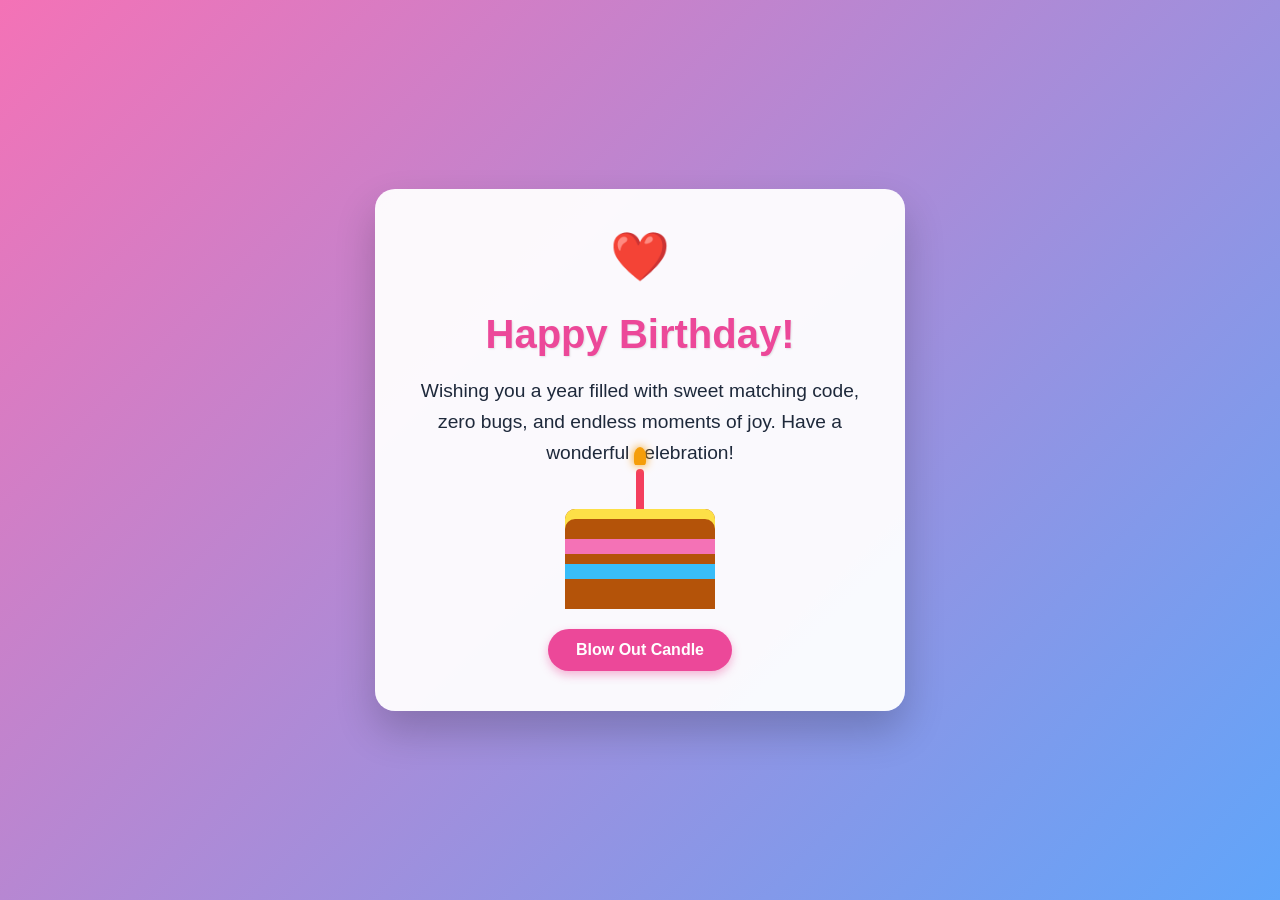
==== index.html @ 9fdf6f85 "Add files via upload" ====
<!DOCTYPE html>
<html lang="en">
    <head>
        <meta charset="UTF-8">
        <meta http-equiv="X-UA-Compatible" content="IE=edge">
        <meta name="viewport" content="width=device-width, initial-scale=1.0">
        <title>Happy Birthday!</title>
    <style>
        /* Modern Reset and Festive Background */
        body {
            margin: 0;
            padding: 0;
            display: flex;
            justify-content: center;
            align-items: center;
            min-height: 100vh;
            background: linear-gradient(135deg, #f472b6, #60a5fa);
            font-family: 'Segoe UI', Tahoma, Geneva, Verdana, sans-serif;
            color: #1e293b;
            overflow-x: hidden;
        }

        /* 3D Container Design */
        .birthday-container {
            background-color: rgba(255, 255, 255, 0.95);
            padding: 40px;
            border-radius: 20px;
            box-shadow: 0 20px 40px rgba(0, 0, 0, 0.2);
            text-align: center;
            max-width: 450px;
            width: 90%;
            transform: translateY(0);
            transition: transform 0.3s ease;
        }

        .birthday-container:hover {
            transform: translateY(-5px);
        }

        /* Typography */
        h1 {
            color: #ec4899;
            font-size: 2.5rem;
            margin-bottom: 10px;
            text-shadow: 1px 1px 2px rgba(0,0,0,0.1);
        }

        .wishes {
            font-size: 1.2rem;
            line-height: 1.6;
            margin-bottom: 30px;
        }

        /* Interactive Pulsing Heart Overlay */
        .heart-icon {
            font-size: 3rem;
            color: #ef4444;
            display: inline-block;
            animation: pulse 1.2s infinite;
            cursor: pointer;
        }

        /* Virtual Cake Layout */
        .cake {
            width: 150px;
            height: 100px;
            background: #b45309;
            border-radius: 10px 10px 0 0;
            position: relative;
            margin: 40px auto 20px auto;
            box-shadow: inset 0 10px 0 #fde047;
        }

        /* Layer Frosting Design */
        .cake::before {
            content: "";
            position: absolute;
            width: 100%;
            height: 15px;
            background: #f472b6;
            top: 30px;
            left: 0;
            box-shadow: 0 25px 0 #38bdf8;
        }

        /* Candle Elements */
        .candle {
            width: 8px;
            height: 40px;
            background: #f43f5e;
            position: absolute;
            top: -40px;
            left: 50%;
            transform: translateX(-50%);
            border-radius: 4px 4px 0 0;
        }

        /* Flickering Candle Flame Animation */
        .flame {
            width: 12px;
            height: 18px;
            background: #f59e0b;
            border-radius: 50% 50% 20% 20%;
            position: absolute;
            top: -22px;
            left: 50%;
            transform: translateX(-50%);
            animation: flicker 0.6s infinite alternate;
            box-shadow: 0 0 10px #f59e0b;
        }

        /* Interactive Button Design */
        .celebrate-btn {
            background-color: #ec4899;
            color: white;
            border: none;
            padding: 12px 28px;
            font-size: 1rem;
            font-weight: bold;
            border-radius: 50px;
            cursor: pointer;
            box-shadow: 0 4px 10px rgba(236, 72, 153, 0.4);
            transition: all 0.2s ease;
        }

        .celebrate-btn:hover {
            background-color: #db2777;
            transform: scale(1.05);
        }

        .celebrate-btn:active {
            transform: scale(0.95);
        }

        /* Animation Keyframes */
        @keyframes pulse {
            0% { transform: scale(1); }
            50% { transform: scale(1.15); }
            100% { transform: scale(1); }
        }

        @keyframes flicker {
            0% { transform: translateX(-50%) scale(1); opacity: 0.9; }
            100% { transform: translateX(-50%) scale(1.1) rotate(2deg); opacity: 1; }
        }
    </style>
</head>
<body>

    <div class="birthday-container">
        <div class="heart-icon" onclick="wishAlert()">❤️</div>
        <h1>Happy Birthday!</h1>
        <p class="wishes">Wishing you a year filled with sweet matching code, zero bugs, and endless moments of joy. Have a wonderful celebration!</p>
        
        <div class="cake">
            <div class="candle">
                <div class="flame" id="candle-flame"></div>
            </div>
        </div>

        <button class="celebrate-btn" onclick="blowCandle()">Blow Out Candle</button>
    </div>

    <script>
        // Interactive functions for handling visual modifications
        function wishAlert() {
            alert("✨ Sending you extra love and happiness on your special day! ✨");
        }

        function blowCandle() {
            const flame = document.getElementById('candle-flame');
            const button = document.querySelector('.celebrate-btn');
            
            if (flame.style.display !== 'none') {
                flame.style.display = 'none';
                button.textContent = 'Relight Candle';
                button.style.backgroundColor = '#60a5fa';
                button.style.boxShadow = '0 4px 10px rgba(96, 165, 250, 0.4)';
            } else {
                flame.style.display = 'block';
                button.textContent = 'Blow Out Candle';
                button.style.backgroundColor = '#ec4899';
                button.style.boxShadow = '0 4px 10px rgba(236, 72, 153, 0.4)';
            }
        }
    </script>

</body>
</html>
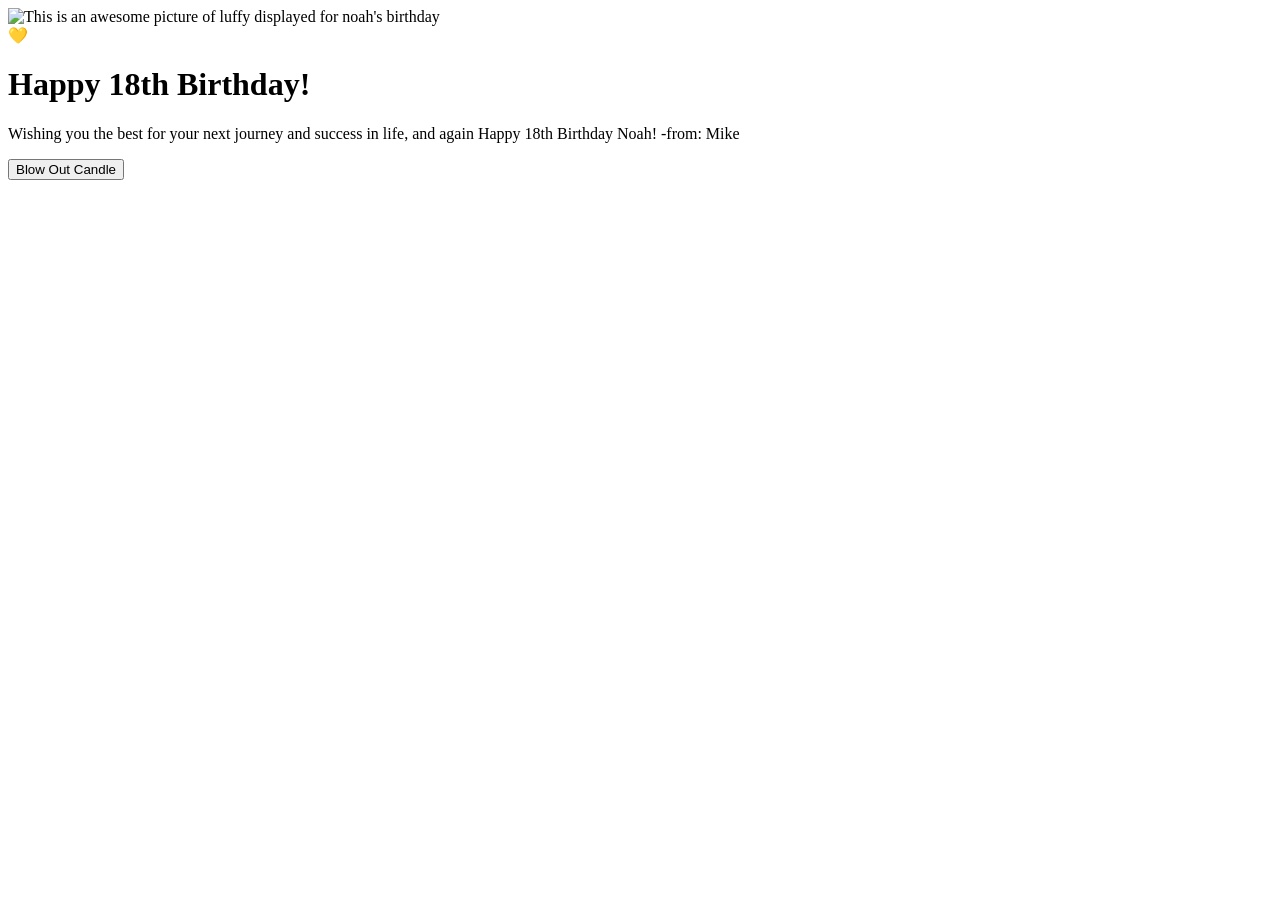
==== commit c8cd2932: "Update index.html" ====
--- a/index.html
+++ b/index.html
@@ -4,154 +4,23 @@
         <meta charset="UTF-8">
         <meta http-equiv="X-UA-Compatible" content="IE=edge">
         <meta name="viewport" content="width=device-width, initial-scale=1.0">
-        <title>Happy Birthday!</title>
-    <style>
-        /* Modern Reset and Festive Background */
-        body {
-            margin: 0;
-            padding: 0;
-            display: flex;
-            justify-content: center;
-            align-items: center;
-            min-height: 100vh;
-            background: linear-gradient(135deg, #f472b6, #60a5fa);
-            font-family: 'Segoe UI', Tahoma, Geneva, Verdana, sans-serif;
-            color: #1e293b;
-            overflow-x: hidden;
-        }
-
-        /* 3D Container Design */
-        .birthday-container {
-            background-color: rgba(255, 255, 255, 0.95);
-            padding: 40px;
-            border-radius: 20px;
-            box-shadow: 0 20px 40px rgba(0, 0, 0, 0.2);
-            text-align: center;
-            max-width: 450px;
-            width: 90%;
-            transform: translateY(0);
-            transition: transform 0.3s ease;
-        }
-
-        .birthday-container:hover {
-            transform: translateY(-5px);
-        }
-
-        /* Typography */
-        h1 {
-            color: #ec4899;
-            font-size: 2.5rem;
-            margin-bottom: 10px;
-            text-shadow: 1px 1px 2px rgba(0,0,0,0.1);
-        }
-
-        .wishes {
-            font-size: 1.2rem;
-            line-height: 1.6;
-            margin-bottom: 30px;
-        }
-
-        /* Interactive Pulsing Heart Overlay */
-        .heart-icon {
-            font-size: 3rem;
-            color: #ef4444;
-            display: inline-block;
-            animation: pulse 1.2s infinite;
-            cursor: pointer;
-        }
-
-        /* Virtual Cake Layout */
-        .cake {
-            width: 150px;
-            height: 100px;
-            background: #b45309;
-            border-radius: 10px 10px 0 0;
-            position: relative;
-            margin: 40px auto 20px auto;
-            box-shadow: inset 0 10px 0 #fde047;
-        }
-
-        /* Layer Frosting Design */
-        .cake::before {
-            content: "";
-            position: absolute;
-            width: 100%;
-            height: 15px;
-            background: #f472b6;
-            top: 30px;
-            left: 0;
-            box-shadow: 0 25px 0 #38bdf8;
-        }
-
-        /* Candle Elements */
-        .candle {
-            width: 8px;
-            height: 40px;
-            background: #f43f5e;
-            position: absolute;
-            top: -40px;
-            left: 50%;
-            transform: translateX(-50%);
-            border-radius: 4px 4px 0 0;
-        }
-
-        /* Flickering Candle Flame Animation */
-        .flame {
-            width: 12px;
-            height: 18px;
-            background: #f59e0b;
-            border-radius: 50% 50% 20% 20%;
-            position: absolute;
-            top: -22px;
-            left: 50%;
-            transform: translateX(-50%);
-            animation: flicker 0.6s infinite alternate;
-            box-shadow: 0 0 10px #f59e0b;
-        }
-
-        /* Interactive Button Design */
-        .celebrate-btn {
-            background-color: #ec4899;
-            color: white;
-            border: none;
-            padding: 12px 28px;
-            font-size: 1rem;
-            font-weight: bold;
-            border-radius: 50px;
-            cursor: pointer;
-            box-shadow: 0 4px 10px rgba(236, 72, 153, 0.4);
-            transition: all 0.2s ease;
-        }
-
-        .celebrate-btn:hover {
-            background-color: #db2777;
-            transform: scale(1.05);
-        }
-
-        .celebrate-btn:active {
-            transform: scale(0.95);
-        }
-
-        /* Animation Keyframes */
-        @keyframes pulse {
-            0% { transform: scale(1); }
-            50% { transform: scale(1.15); }
-            100% { transform: scale(1); }
-        }
-
-        @keyframes flicker {
-            0% { transform: translateX(-50%) scale(1); opacity: 0.9; }
-            100% { transform: translateX(-50%) scale(1.1) rotate(2deg); opacity: 1; }
-        }
-    </style>
+        <title>Happy 18th Birthday!</title>
+        <link rel="stylesheet" href="style.css">
 </head>
 <body>
+    <div class="gallery">   
+        <a>
+        <img src="Luffy.jpg"
+        alt="This is an awesome picture of luffy displayed for noah's birthday"
+        height="200">   
+        </a>
+    </div>
+    <div class="birthday-container">
+        <div class="heart-icon" onclick="wishAlert()">💛</div>
+        <h1>Happy 18th Birthday!</h1>
+        <p class="wishes">Wishing you the best for your next journey and success in life, and again Happy 18th Birthday Noah! -from: Mike</p>
+        
 
-    <div class="birthday-container">
-        <div class="heart-icon" onclick="wishAlert()">❤️</div>
-        <h1>Happy Birthday!</h1>
-        <p class="wishes">Wishing you a year filled with sweet matching code, zero bugs, and endless moments of joy. Have a wonderful celebration!</p>
-        
         <div class="cake">
             <div class="candle">
                 <div class="flame" id="candle-flame"></div>
@@ -164,7 +33,7 @@
     <script>
         // Interactive functions for handling visual modifications
         function wishAlert() {
-            alert("✨ Sending you extra love and happiness on your special day! ✨");
+            alert("✨ GOODLUCK IN COLLEGE ✨");
         }
 
         function blowCandle() {
@@ -186,4 +55,4 @@
     </script>
 
 </body>
-</html>+</html>
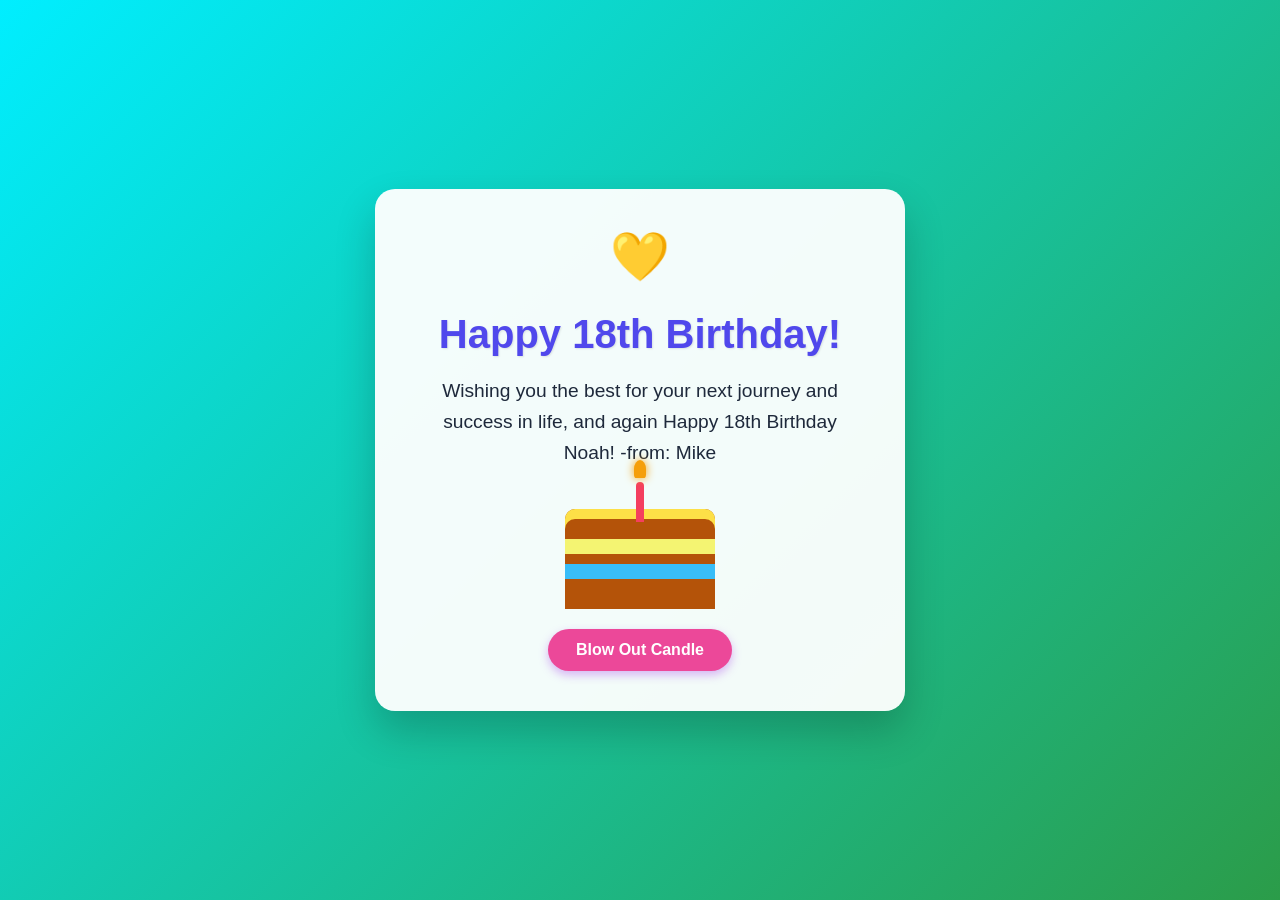
==== commit 32956fc7: "Update index.html" ====
--- a/index.html
+++ b/index.html
@@ -8,13 +8,7 @@
         <link rel="stylesheet" href="style.css">
 </head>
 <body>
-    <div class="gallery">   
-        <a>
-        <img src="Luffy.jpg"
-        alt="This is an awesome picture of luffy displayed for noah's birthday"
-        height="200">   
-        </a>
-    </div>
+    
     <div class="birthday-container">
         <div class="heart-icon" onclick="wishAlert()">💛</div>
         <h1>Happy 18th Birthday!</h1>
--- a/style.css
+++ b/style.css
@@ -0,0 +1,137 @@
+
+/* Modern Reset and Festive Background */
+    body {
+    margin: 0;
+    padding: 0;
+    display: flex;
+    justify-content: center;
+    align-items: center;
+    min-height: 100vh;
+    background: linear-gradient(135deg, #00eeff, #2b9c49);
+    font-family: 'Segoe UI', Tahoma, Geneva, Verdana, sans-serif;
+    color: #1e293b;
+    overflow-x: hidden;
+    }
+
+/* 3D Container Design */
+    .birthday-container {
+    background-color: rgba(255, 255, 255, 0.95);
+    padding: 40px;
+    border-radius: 20px;
+    box-shadow: 0 20px 40px rgba(0, 0, 0, 0.2);
+    text-align: center;
+    max-width: 450px;
+    width: 90%;
+    transform: translateY(0);
+    transition: transform 0.3s ease;
+    }
+
+.birthday-container:hover {
+    transform: translateY(-15px);
+    }
+
+/* Typography */
+h1 {
+    color: #5048ec;
+    font-size: 2.5rem;
+    margin-bottom: 10px;
+    text-shadow: 1px 1px 2px rgba(0,0,0,0.1);
+    }
+
+.wishes {
+    font-size: 1.2rem;
+    line-height: 1.6;
+    margin-bottom: 30px;
+    }
+
+/* Interactive Pulsing Heart Overlay */
+.heart-icon {
+    font-size: 3rem;
+    color: #eeeb4e;
+    display: inline-block;
+    animation: pulse 1.0s infinite;
+    cursor: pointer;
+    }
+
+/* Virtual Cake Layout */
+.cake {
+    width: 150px;
+    height: 100px;
+    background: #b45309;
+    border-radius: 10px 10px 0 0;
+    position: relative;
+    margin: 40px auto 20px auto;
+    box-shadow: inset 0 10px 0 #fde047;
+    }
+
+/* Layer Frosting Design */
+.cake::before {
+    content: "";
+    position: absolute;
+    width: 100%;
+    height: 15px;
+    background: #f4f472;
+    top: 30px;
+    left: 0;
+    box-shadow: 0 25px 0 #38bdf8;
+    }
+
+/* Candle Elements */
+.candle {
+    width: 8px;
+    height: 40px;
+    background: #f43f5e;
+    position: absolute;
+    top: -27px;
+    left: 50%;
+    transform: translateX(-50%);
+    border-radius: 4px 4px 0 0;
+    }
+
+/* Flickering Candle Flame Animation */
+.flame {
+    width: 12px;
+    height: 18px;
+    background: #f59e0b;
+    border-radius: 50% 50% 20% 20%;
+    position: absolute;
+    top: -22px;
+    left: 50%;
+    transform: translateX(-50%);
+    animation: flicker 0.6s infinite alternate;
+    box-shadow: 0 0 10px #f59e0b;
+    }
+
+/* Interactive Button Design */
+.celebrate-btn {
+    background-color: #ec4899;
+    color: white;
+    border: none;
+    padding: 12px 28px;
+    font-size: 1rem;
+    font-weight: bold;
+    border-radius: 50px;
+    cursor: pointer;
+    box-shadow: 0 4px 10px rgba(170, 72, 236, 0.4);
+    transition: all 0.2s ease;
+    }
+
+.celebrate-btn:hover {
+    background-color: #db2777;
+    transform: scale(1.05);
+    }
+
+.celebrate-btn:active {
+    transform: scale(0.95);
+    }
+
+/* Animation Keyframes */
+@keyframes pulse {
+    0% { transform: scale(1); }
+    50% { transform: scale(1.15); }
+    100% { transform: scale(1); }
+    }
+@keyframes flicker {
+    0% { transform: translateX(-50%) scale(1); opacity: 0.9; }
+    100% { transform: translateX(-50%) scale(1.1) rotate(2deg); opacity: 1; }
+    }
